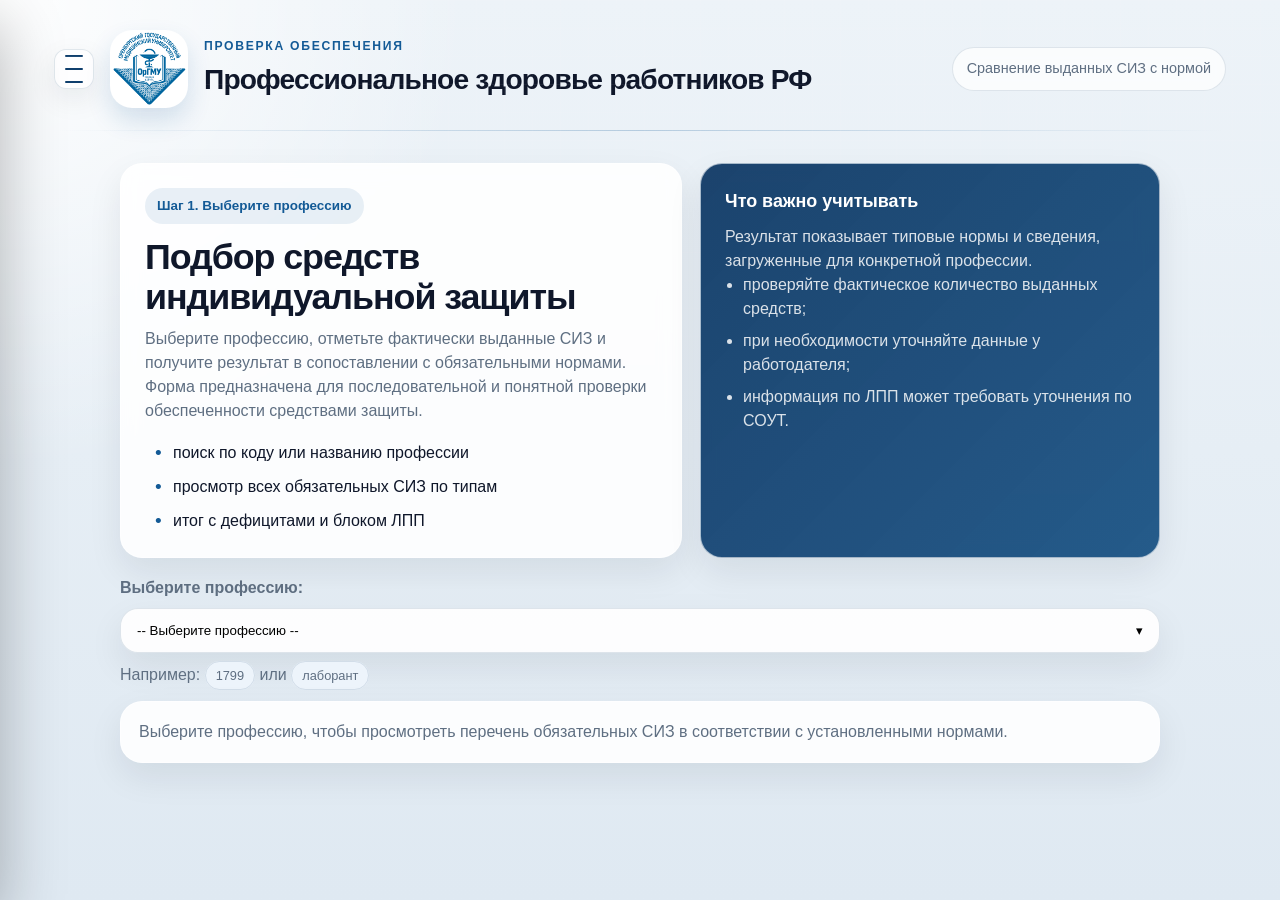
==== page1.html @ ff071f57 "дизайн" ====
<!DOCTYPE html>
<html lang="ru">
<head>
  <meta charset="UTF-8" />
  <title>Тестирование СИЗ — ПрофЗдоровье</title>
  <meta name="viewport" content="width=device-width, initial-scale=1.0" />
  <link rel="stylesheet" href="style.css" />
  <link rel="stylesheet" href="page1.css" />
</head>
<body>
  <nav class="side-menu" id="sideMenu">
    <div class="side-menu__header">Навигация</div>
    <a href="index.html" class="side-menu__item">Главная</a>
    <a href="page1.html" class="side-menu__item side-menu__item--active">Пройти тест</a>
    <a href="page2.html" class="side-menu__item">Нормативная документация</a>
    <a href="index.html#footer" class="side-menu__item">Контакты</a>
    <div class="side-menu__footer">© 2026<br />ПрофЗдоровье</div>
  </nav>

  <div class="page">
    <div class="top-row">
      <div class="burger" id="burger" aria-label="Открыть меню" role="button" tabindex="0">
        <span></span><span></span><span></span>
      </div>
      <img src="images/Logo.png" alt="Логотип ПрофЗдоровье" />
      <div class="site-title-wrap">
        <div class="site-kicker">Проверка обеспечения</div>
        <div class="site-title">Профессиональное здоровье работников РФ</div>
      </div>
      <div class="site-caption">Сравнение выданных СИЗ с нормой</div>
    </div>

    <div class="divider"></div>

    <div class="test-page">
      <section class="test-header">
        <div class="test-intro">
          <div class="test-kicker">Шаг 1. Выберите профессию</div>
          <h1 class="test-title">Подбор средств индивидуальной защиты</h1>
          <p class="test-subintro">
            Выберите профессию, отметьте фактически выданные СИЗ и получите результат в сопоставлении с обязательными нормами. Форма предназначена для последовательной и понятной проверки обеспеченности средствами защиты.
          </p>
          <ul class="quick-points">
            <li>поиск по коду или названию профессии</li>
            <li>просмотр всех обязательных СИЗ по типам</li>
            <li>итог с дефицитами и блоком ЛПП</li>
          </ul>
        </div>
        <aside class="test-aside">
          <h3>Что важно учитывать</h3>
          <p>Результат показывает типовые нормы и сведения, загруженные для конкретной профессии.</p>
          <ul>
            <li>проверяйте фактическое количество выданных средств;</li>
            <li>при необходимости уточняйте данные у работодателя;</li>
            <li>информация по ЛПП может требовать уточнения по СОУТ.</li>
          </ul>
        </aside>
      </section>

      <div class="prof-select-wrap">
        <label class="test-label">Выберите профессию:</label>

        <div class="pselect" id="professionPicker">
          <button type="button" class="pselect__control" id="pselectControl" aria-haspopup="listbox" aria-expanded="false">
            <span class="pselect__value" id="pselectValue">-- Выберите профессию --</span>
            <span class="pselect__chev">▾</span>
          </button>

          <div class="pselect__panel" id="pselectPanel" style="display: none;">
            <div class="pselect__search">
              <input
                type="text"
                id="professionSearch"
                class="pselect__searchInput"
                placeholder="Поиск по коду или названию…"
                autocomplete="off"
              />
            </div>
            <div class="pselect__list" id="pselectList" role="listbox"></div>
          </div>

          <select id="professionSelect" class="test-select" style="display: none;">
            <option value="">-- Выберите --</option>
          </select>

          <div class="profession-picker__hint">
            Например: <span class="chip">1799</span> или <span class="chip">лаборант</span>
          </div>
        </div>
      </div>

      <div id="profInfo" class="prof-info">
        <p class="prof-text">Выберите профессию, чтобы просмотреть перечень обязательных СИЗ в соответствии с установленными нормами.</p>
      </div>

      <form id="testForm" class="test-form" style="display: none;">
        <h2 class="test-subtitle">Отметьте фактически имеющиеся СИЗ:</h2>
        <div id="sizList" class="siz-list"></div>
        <button type="submit" class="hero-button">Показать результат</button>
      </form>
    </div>
  </div>

  <script src="siz.js"></script>
  <script src="page1.js"></script>
  <script src="script.js"></script>
</body>
</html>
---- style.css ----
:root {
  --bg: #edf3f8;
  --bg-2: #dfe9f2;
  --surface: rgba(255, 255, 255, 0.88);
  --surface-solid: #ffffff;
  --surface-muted: #f6f9fc;
  --text: #0f172a;
  --muted: #5f6f82;
  --border: rgba(120, 145, 170, 0.22);
  --accent: #135a96;
  --accent-2: #0f3f6d;
  --accent-3: #f59e0b;
  --success: #118a66;
  --danger: #b42318;
  --radius: 22px;
  --radius-sm: 16px;
  --shadow: 0 22px 60px rgba(15, 23, 42, 0.10);
  --shadow-soft: 0 10px 28px rgba(15, 23, 42, 0.08);
  --ease: 180ms ease;
}

* {
  box-sizing: border-box;
  margin: 0;
  padding: 0;
}

html {
  scroll-behavior: smooth;
}

body {
  font-family: Inter, "Segoe UI", Roboto, Arial, sans-serif;
  background:
    radial-gradient(circle at top left, rgba(255, 255, 255, 0.92) 0, rgba(255, 255, 255, 0) 30%),
    linear-gradient(180deg, var(--bg) 0%, var(--bg-2) 100%);
  color: var(--text);
  line-height: 1.5;
  min-height: 100vh;
}

body::before {
  content: "";
  position: fixed;
  inset: 0;
  pointer-events: none;
  background-image:
    linear-gradient(rgba(255,255,255,0.2) 1px, transparent 1px),
    linear-gradient(90deg, rgba(255,255,255,0.2) 1px, transparent 1px);
  background-size: 28px 28px;
  mask-image: linear-gradient(180deg, rgba(0,0,0,0.3), rgba(0,0,0,0.05));
}

a {
  color: inherit;
}

.page {
  max-width: 1220px;
  margin: 0 auto;
  padding: 24px;
  transition: transform 280ms ease;
}

.page.shift {
  transform: translateX(180px);
}

.top-row {
  display: grid;
  grid-template-columns: auto auto 1fr auto;
  align-items: center;
  gap: 16px;
  padding: 6px 0 14px;
}

.top-row img {
  width: 78px;
  height: 78px;
  border-radius: 22px;
  object-fit: cover;
  border: 1px solid rgba(255,255,255,0.55);
  background: #fff;
  box-shadow: 0 12px 24px rgba(19, 90, 150, 0.16);
}

.site-title-wrap {
  display: grid;
  gap: 4px;
}

.site-kicker {
  font-size: 0.76rem;
  letter-spacing: 0.14em;
  text-transform: uppercase;
  color: var(--accent);
  font-weight: 700;
}

.site-title {
  font-size: clamp(1.2rem, 2.2vw, 2rem);
  font-weight: 600;
  letter-spacing: -0.03em;
}

.site-caption {
  justify-self: end;
  padding: 10px 14px;
  border-radius: 999px;
  background: rgba(255,255,255,0.72);
  border: 1px solid var(--border);
  color: var(--muted);
  font-size: 0.9rem;
  backdrop-filter: blur(8px);
}

.burger {
  width: 40px;
  height: 40px;
  border-radius: 12px;
  border: 1px solid var(--border);
  background: rgba(255,255,255,0.75);
  display: grid;
  place-items: center;
  cursor: pointer;
  box-shadow: var(--shadow-soft);
}

.burger span {
  display: block;
  width: 18px;
  height: 2px;
  margin: 2px auto;
  border-radius: 999px;
  background: var(--accent-2);
  transition: var(--ease);
}

.burger.active span:nth-child(1) {
  transform: rotate(45deg) translate(4px, 4px);
}

.burger.active span:nth-child(2) {
  opacity: 0;
}

.burger.active span:nth-child(3) {
  transform: rotate(-45deg) translate(4px, -4px);
}

.divider {
  height: 1px;
  background: linear-gradient(90deg, transparent, rgba(19, 90, 150, 0.25), transparent);
  margin: 8px 0 28px;
}

.glass-card {
  background: var(--surface);
  backdrop-filter: blur(10px);
  border: 1px solid rgba(255, 255, 255, 0.55);
  box-shadow: var(--shadow);
}

.side-menu {
  position: fixed;
  top: 0;
  left: -292px;
  width: 292px;
  height: 100vh;
  background: rgba(15, 34, 56, 0.92);
  backdrop-filter: blur(14px);
  border-right: 1px solid rgba(255,255,255,0.08);
  box-shadow: 0 24px 60px rgba(0,0,0,0.28);
  padding: 24px;
  z-index: 1000;
  transition: left 280ms ease;
  display: flex;
  flex-direction: column;
  color: #e6eef6;
}

.side-menu.open {
  left: 0;
}

.side-menu__header {
  font-size: 0.84rem;
  text-transform: uppercase;
  letter-spacing: 0.12em;
  color: rgba(230, 238, 246, 0.65);
  margin-bottom: 16px;
}

.side-menu__item {
  display: block;
  padding: 12px 14px;
  border-radius: 14px;
  text-decoration: none;
  color: #f8fbff;
  transition: var(--ease);
}

.side-menu__item:hover {
  background: rgba(255,255,255,0.08);
  transform: translateX(3px);
}

.side-menu__item--active {
  background: linear-gradient(135deg, #1b72b7, #144e80);
  color: #ffffff;
}

.side-menu__footer {
  margin-top: auto;
  color: rgba(230, 238, 246, 0.62);
  font-size: 0.85rem;
  border-top: 1px solid rgba(255,255,255,0.1);
  padding-top: 14px;
}

.hero {
  display: grid;
  grid-template-columns: 1.1fr 0.9fr;
  gap: 0;
  border-radius: 30px;
  overflow: hidden;
  border: 1px solid rgba(255,255,255,0.55);
  box-shadow: var(--shadow);
  background: linear-gradient(135deg, rgba(255,255,255,0.93), rgba(244,248,252,0.95));
  position: relative;
  isolation: isolate;
  margin-bottom: 24px;
}

.hero::before {
  content: "";
  position: absolute;
  inset: 0;
  background: radial-gradient(circle at top right, rgba(245, 158, 11, 0.14), transparent 30%);
  pointer-events: none;
  z-index: -1;
}

.hero-text {
  padding: clamp(28px, 4vw, 46px);
  display: grid;
  gap: 16px;
  align-content: center;
}

.hero-kicker {
  display: inline-flex;
  width: fit-content;
  align-items: center;
  gap: 8px;
  padding: 8px 12px;
  border-radius: 999px;
  background: rgba(19, 90, 150, 0.09);
  border: 1px solid rgba(19, 90, 150, 0.18);
  color: var(--accent);
  font-weight: 700;
  font-size: 0.88rem;
}

.hero-title {
  font-size: clamp(2rem, 3.5vw, 3.2rem);
  line-height: 1.05;
  letter-spacing: -0.04em;
}

.hero-p {
  color: var(--muted);
  font-size: clamp(1rem, 1.35vw, 1.08rem);
  max-width: 58ch;
}

.hero-actions,
.r-actions {
  display: flex;
  gap: 12px;
  flex-wrap: wrap;
}

.hero-button,
.r-btn,
.doc-link,
.doc-btn {
  display: inline-flex;
  align-items: center;
  justify-content: center;
  gap: 8px;
  border-radius: 999px;
  padding: 13px 22px;
  font-weight: 700;
  text-decoration: none;
  cursor: pointer;
  transition: var(--ease);
}

.hero-button,
.r-btn--primary,
.doc-btn--primary {
  border: 0;
  background: linear-gradient(135deg, var(--accent), var(--accent-2));
  color: #fff;
  box-shadow: 0 12px 28px rgba(19, 90, 150, 0.22);
}

.hero-button:hover,
.r-btn--primary:hover,
.doc-btn--primary:hover {
  transform: translateY(-1px);
  filter: brightness(1.02);
}

.hero-button--secondary,
.r-btn--ghost,
.doc-btn--ghost {
  background: rgba(255,255,255,0.78);
  color: var(--text);
  border: 1px solid var(--border);
}

.hero-button--secondary:hover,
.r-btn--ghost:hover,
.doc-btn--ghost:hover {
  background: #fff;
}

.hero-meta {
  display: grid;
  grid-template-columns: repeat(3, minmax(0, 1fr));
  gap: 12px;
  margin-top: 6px;
}

.hero-stat {
  padding: 14px;
  border-radius: 18px;
  background: rgba(255,255,255,0.75);
  border: 1px solid rgba(120,145,170,0.18);
}

.hero-stat__value {
  font-size: 1.35rem;
  font-weight: 800;
  color: var(--accent-2);
}

.hero-stat__label {
  color: var(--muted);
  font-size: 0.88rem;
}

.hero-image {
  min-height: 420px;
  background-image:
    linear-gradient(90deg, rgba(244,248,252,0.95), rgba(244,248,252,0.15) 35%),
    url("images/maska.jpg");
  background-size: cover;
  background-position: center;
}

.section-grid {
  display: grid;
  grid-template-columns: 1.05fr 0.95fr;
  gap: 18px;
  margin-bottom: 22px;
}

.info-panel,
.callout-panel,
.article,
.tabs-item,
.doc-card,
.prof-info,
.siz-type,
.r-card {
  background: rgba(255,255,255,0.86);
  backdrop-filter: blur(10px);
  border: 1px solid rgba(255,255,255,0.65);
  box-shadow: var(--shadow-soft);
}

.info-panel,
.callout-panel {
  border-radius: 24px;
  padding: 24px;
}

.panel-title {
  font-size: 1.15rem;
  font-weight: 700;
  margin-bottom: 10px;
}

.panel-text {
  color: var(--muted);
  margin-bottom: 18px;
}

.steps {
  display: grid;
  gap: 12px;
}

.step {
  display: grid;
  grid-template-columns: 46px 1fr;
  gap: 12px;
  align-items: start;
}

.step__num {
  width: 46px;
  height: 46px;
  border-radius: 14px;
  display: grid;
  place-items: center;
  background: linear-gradient(135deg, rgba(19, 90, 150, 0.14), rgba(245, 158, 11, 0.16));
  color: var(--accent-2);
  font-weight: 800;
}

.step__title {
  font-weight: 700;
  margin-bottom: 4px;
}

.step__text {
  color: var(--muted);
}

.callout-panel {
  background:
    linear-gradient(135deg, rgba(18, 59, 103, 0.96), rgba(20, 78, 128, 0.92)),
    #123b67;
  color: #ffffff;
  position: relative;
  overflow: hidden;
}

.callout-panel::after {
  content: "";
  position: absolute;
  inset: auto -50px -70px auto;
  width: 220px;
  height: 220px;
  border-radius: 50%;
  background: rgba(245, 158, 11, 0.18);
}

.callout-panel .panel-text,
.callout-panel .feature-list li,
.callout-panel .badge-note {
  color: rgba(255,255,255,0.84);
}

.feature-list {
  display: grid;
  gap: 10px;
  list-style: none;
}

.feature-list li {
  padding-left: 28px;
  position: relative;
}

.feature-list li::before {
  content: "✓";
  position: absolute;
  left: 0;
  top: 0;
  font-weight: 800;
  color: #f8c34d;
}

.badge-note {
  display: inline-flex;
  margin-top: 18px;
  padding: 9px 12px;
  border-radius: 999px;
  border: 1px solid rgba(255,255,255,0.15);
  background: rgba(255,255,255,0.08);
  font-size: 0.88rem;
}

.tabs {
  display: grid;
  grid-template-columns: repeat(4, 1fr);
  gap: 14px;
  margin-bottom: 20px;
}

.tabs-item {
  border-radius: 20px;
  padding: 18px;
  position: relative;
  overflow: hidden;
}

.tabs-item::before {
  content: attr(data-icon);
  font-size: 1.5rem;
  display: block;
  margin-bottom: 10px;
}

.tabs-item strong {
  display: block;
  margin-bottom: 6px;
  font-size: 1rem;
}

.tabs-item span {
  color: var(--muted);
  font-size: 0.92rem;
}

.articles {
  display: grid;
  grid-template-columns: repeat(2, minmax(0, 1fr));
  gap: 16px;
}

.article {
  border-radius: 24px;
  min-height: 190px;
  padding: 22px;
  display: grid;
  gap: 10px;
  align-content: start;
}

.article__eyebrow {
  display: inline-flex;
  width: fit-content;
  padding: 7px 10px;
  border-radius: 999px;
  background: rgba(19, 90, 150, 0.09);
  color: var(--accent);
  font-weight: 700;
  font-size: 0.82rem;
}

.article h3 {
  font-size: 1.12rem;
}

.article p {
  color: var(--muted);
}

footer {
  margin-top: 30px;
  border-top: 1px solid rgba(120,145,170,0.22);
  padding-top: 18px;
  display: flex;
  justify-content: space-between;
  flex-wrap: wrap;
  gap: 16px;
  color: var(--muted);
  font-size: 0.93rem;
}

.footer-left strong {
  color: var(--text);
}

.footer-right {
  text-align: right;
}

.footer-link {
  display: block;
  text-decoration: none;
  margin-bottom: 6px;
}

.footer-link:hover {
  color: var(--text);
}

.docs-content,
.test-page,
.result-page {
  max-width: 1040px;
  margin: 0 auto;
}

.docs-title,
.test-title {
  font-size: clamp(1.7rem, 3vw, 2.4rem);
  margin-bottom: 10px;
  letter-spacing: -0.03em;
  font-weight: 600;
}

.section-intro {
  color: var(--muted);
  margin-bottom: 18px;
  max-width: 72ch;
}

.docs-hero {
  display: grid;
  grid-template-columns: 1.05fr 0.95fr;
  gap: 18px;
  margin-bottom: 22px;
}

.docs-illustration {
  border-radius: 26px;
  min-height: 280px;
  background: linear-gradient(135deg, rgba(255,255,255,0.9), rgba(235,242,248,0.94));
  border: 1px solid rgba(255,255,255,0.65);
  box-shadow: var(--shadow-soft);
  background-image: url("images/docs-illustration.svg");
  background-size: cover;
  background-position: center;
}

.docs-grid {
  display: grid;
  gap: 16px;
}

.doc-card {
  display: grid;
  grid-template-columns: auto 1fr auto;
  gap: 18px;
  align-items: start;
  border-radius: 24px;
  padding: 22px;
  position: relative;
  overflow: hidden;
}

.doc-card::before {
  content: "";
  position: absolute;
  inset: 0;
  pointer-events: none;
  background: linear-gradient(135deg, rgba(19, 90, 150, 0.05), transparent 45%);
}

.doc-icon {
  width: 54px;
  height: 54px;
  border-radius: 18px;
  display: grid;
  place-items: center;
  font-size: 1.5rem;
  background: rgba(19, 90, 150, 0.10);
}

.doc-title {
  font-size: 1.08rem;
  margin-bottom: 6px;
}

.doc-desc {
  color: var(--muted);
  margin-bottom: 12px;
}

.doc-meta {
  display: flex;
  flex-wrap: wrap;
  gap: 10px;
  font-size: 0.82rem;
}

.doc-size,
.doc-date,
.doc-tag {
  padding: 5px 10px;
  border: 1px solid var(--border);
  border-radius: 999px;
  background: var(--surface-muted);
  color: var(--muted);
}

.doc-actions {
  min-width: 212px;
}

@media (max-width: 980px) {
  .tabs,
  .hero-meta {
    grid-template-columns: repeat(2, 1fr);
  }

  .hero,
  .section-grid,
  .docs-hero,
  .doc-card {
    grid-template-columns: 1fr;
  }

  .hero-image {
    min-height: 300px;
  }

  .doc-actions {
    min-width: 0;
  }

  .page.shift {
    transform: none;
  }

  .site-caption {
    display: none;
  }
}

@media (max-width: 720px) {
  .page {
    padding: 16px;
  }

  .top-row {
    grid-template-columns: auto auto 1fr;
  }

  .site-title-wrap {
    gap: 2px;
  }

  .top-row img {
    width: 62px;
    height: 62px;
    border-radius: 18px;
  }

  .tabs,
  .articles,
  .hero-meta {
    grid-template-columns: 1fr;
  }

  .footer-right {
    text-align: left;
  }
}
---- page1.css ----
:root {
  --p1-card: rgba(255, 255, 255, 0.88);
  --p1-text: #0f172a;
  --p1-muted: #5f6f82;
  --p1-border: rgba(120, 145, 170, 0.24);
  --p1-accent: #135a96;
  --p1-accent-soft: #edf4fb;
  --p1-radius: 22px;
  --p1-shadow: 0 14px 34px rgba(15, 23, 42, 0.08);
}

.test-page {
  max-width: 1040px;
  margin: 0 auto;
  padding: 4px 0 34px;
}

.test-header {
  display: grid;
  grid-template-columns: 1.1fr 0.9fr;
  gap: 18px;
  margin-bottom: 18px;
}

.test-intro,
.test-aside,
.prof-info,
.siz-type,
.siz-item {
  background: var(--p1-card);
  border: 1px solid rgba(255,255,255,0.6);
  border-radius: var(--p1-radius);
  box-shadow: var(--p1-shadow);
  backdrop-filter: blur(10px);
}

.test-intro,
.test-aside {
  padding: 24px;
}

.test-kicker {
  display: inline-flex;
  width: fit-content;
  padding: 8px 12px;
  border-radius: 999px;
  background: rgba(19, 90, 150, 0.09);
  color: var(--p1-accent);
  font-weight: 700;
  font-size: 0.84rem;
  margin-bottom: 14px;
}

.test-title {
  font-size: clamp(1.7rem, 2.8vw, 2.5rem);
  line-height: 1.1;
  margin: 0 0 10px;
  color: var(--p1-text);
  letter-spacing: -0.03em;
}

.test-subintro {
  color: var(--p1-muted);
  margin-bottom: 18px;
  max-width: 60ch;
}

.quick-points {
  display: grid;
  gap: 10px;
  list-style: none;
}

.quick-points li {
  padding-left: 28px;
  position: relative;
  color: var(--p1-text);
}

.quick-points li::before {
  content: "•";
  position: absolute;
  left: 10px;
  top: -2px;
  font-size: 1.2rem;
  color: var(--p1-accent);
}

.test-aside {
  background: linear-gradient(135deg, rgba(18,59,103,0.96), rgba(20,78,128,0.92));
  color: #fff;
}

.test-aside h3 {
  margin-bottom: 10px;
  font-size: 1.12rem;
}

.test-aside p,
.test-aside li {
  color: rgba(255,255,255,0.84);
}

.test-aside ul {
  display: grid;
  gap: 8px;
  padding-left: 18px;
}

.test-label {
  display: block;
  margin-bottom: 8px;
  color: var(--p1-muted);
  font-weight: 700;
}

.prof-select-wrap {
  margin-bottom: 14px;
}

.prof-info {
  padding: 18px;
  margin-top: 12px;
}

.prof-text {
  color: var(--p1-muted);
}

.prof-text strong {
  color: var(--p1-text);
}

.test-form {
  margin-top: 18px;
}

.test-subtitle {
  font-size: 1.12rem;
  margin: 18px 0 12px;
}

.siz-list {
  display: grid;
  gap: 12px;
}

.siz-type {
  overflow: hidden;
}

.siz-type__label {
  display: flex;
  align-items: center;
  gap: 12px;
  padding: 16px 18px;
  cursor: pointer;
}

.siz-type__label::before {
  content: "🛡️";
  width: 36px;
  height: 36px;
  border-radius: 12px;
  display: grid;
  place-items: center;
  background: var(--p1-accent-soft);
}

.siz-type__name {
  font-weight: 700;
}

.siz-type__items {
  padding: 14px;
  border-top: 1px solid var(--p1-border);
  background: linear-gradient(180deg, rgba(247,250,252,0.98), rgba(240,246,251,0.95));
}

.siz-item {
  padding: 14px;
  margin-top: 10px;
  border: 1px solid var(--p1-border);
}

.siz-item__label {
  display: flex;
  align-items: flex-start;
  gap: 12px;
}

.siz-item__name {
  line-height: 1.45;
}

input[type="checkbox"] {
  width: 18px;
  height: 18px;
  accent-color: var(--p1-accent);
  margin-top: 4px;
}

.siz-item__qty {
  margin-top: 12px;
  padding: 12px;
  border: 1px dashed rgba(19, 90, 150, 0.28);
  border-radius: 14px;
  background: rgba(255,255,255,0.72);
}

.qty-row {
  display: flex;
  align-items: center;
  gap: 10px;
  flex-wrap: wrap;
}

.qty-label {
  color: var(--p1-muted);
  font-weight: 700;
}

.qty-input {
  width: 132px;
  border: 1px solid var(--p1-border);
  border-radius: 12px;
  padding: 10px 12px;
  font-size: 0.95rem;
  background: #fff;
}

.qty-input:focus,
.pselect__searchInput:focus,
.pselect__control:focus {
  outline: none;
  border-color: rgba(19, 90, 150, 0.45);
  box-shadow: 0 0 0 4px rgba(19, 90, 150, 0.10);
}

.qty-unit,
.chip {
  font-size: 0.8rem;
  padding: 6px 10px;
  border-radius: 999px;
  border: 1px solid var(--p1-border);
  background: var(--p1-accent-soft);
}

.hero-button {
  margin-top: 18px;
  border: 0;
}

.pselect {
  position: relative;
  width: 100%;
}

.pselect__control {
  width: 100%;
  display: flex;
  justify-content: space-between;
  align-items: center;
  padding: 14px 16px;
  border-radius: 18px;
  border: 1px solid var(--p1-border);
  background: rgba(255,255,255,0.9);
  box-shadow: var(--p1-shadow);
  cursor: pointer;
}

.pselect__value {
  text-align: left;
}

.pselect__panel {
  position: absolute;
  z-index: 30;
  top: calc(100% + 10px);
  left: 0;
  right: 0;
  border: 1px solid var(--p1-border);
  border-radius: var(--p1-radius);
  background: rgba(255,255,255,0.96);
  box-shadow: var(--p1-shadow);
  overflow: hidden;
  backdrop-filter: blur(10px);
}

.pselect__search {
  padding: 12px;
  border-bottom: 1px solid var(--p1-border);
}

.pselect__searchInput {
  width: 100%;
  border: 1px solid var(--p1-border);
  border-radius: 12px;
  padding: 11px 12px;
}

.pselect__list {
  max-height: 320px;
  overflow: auto;
}

.pselect__option {
  width: 100%;
  border: 0;
  background: #fff;
  padding: 14px 14px;
  text-align: left;
  cursor: pointer;
}

.pselect__option:hover {
  background: #f2f7fb;
}

.pselect__optionName {
  font-weight: 700;
}

.pselect__empty,
.profession-picker__hint {
  color: var(--p1-muted);
}

.profession-picker__hint {
  margin-top: 10px;
}

@media (max-width: 900px) {
  .test-header {
    grid-template-columns: 1fr;
  }
}
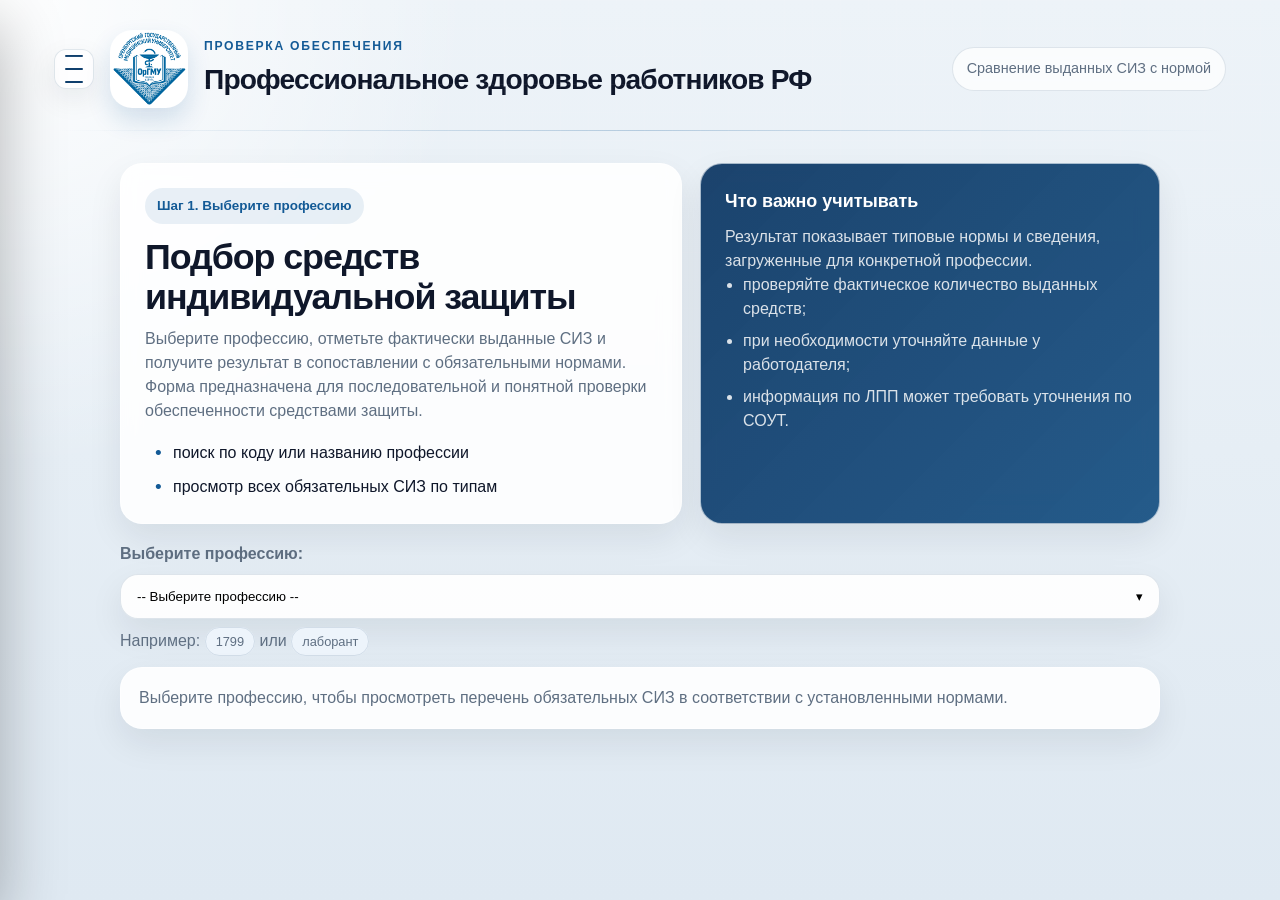
==== commit 14b20769: "итог" ====
--- a/page1.html
+++ b/page1.html
@@ -32,6 +32,7 @@
 
     <div class="divider"></div>
 
+    
     <div class="test-page">
       <section class="test-header">
         <div class="test-intro">
@@ -43,7 +44,6 @@
           <ul class="quick-points">
             <li>поиск по коду или названию профессии</li>
             <li>просмотр всех обязательных СИЗ по типам</li>
-            <li>итог с дефицитами и блоком ЛПП</li>
           </ul>
         </div>
         <aside class="test-aside">
--- a/style.css
+++ b/style.css
@@ -297,6 +297,7 @@
   transition: var(--ease);
 }
 
+
 .hero-button,
 .r-btn--primary,
 .doc-btn--primary {
@@ -358,7 +359,7 @@
     linear-gradient(90deg, rgba(244,248,252,0.95), rgba(244,248,252,0.15) 35%),
     url("images/maska.jpg");
   background-size: cover;
-  background-position: center;
+  background-position: right;
 }
 
 .section-grid {
--- a/page1.css
+++ b/page1.css
@@ -59,6 +59,7 @@
   letter-spacing: -0.03em;
 }
 
+
 .test-subintro {
   color: var(--p1-muted);
   margin-bottom: 18px;
